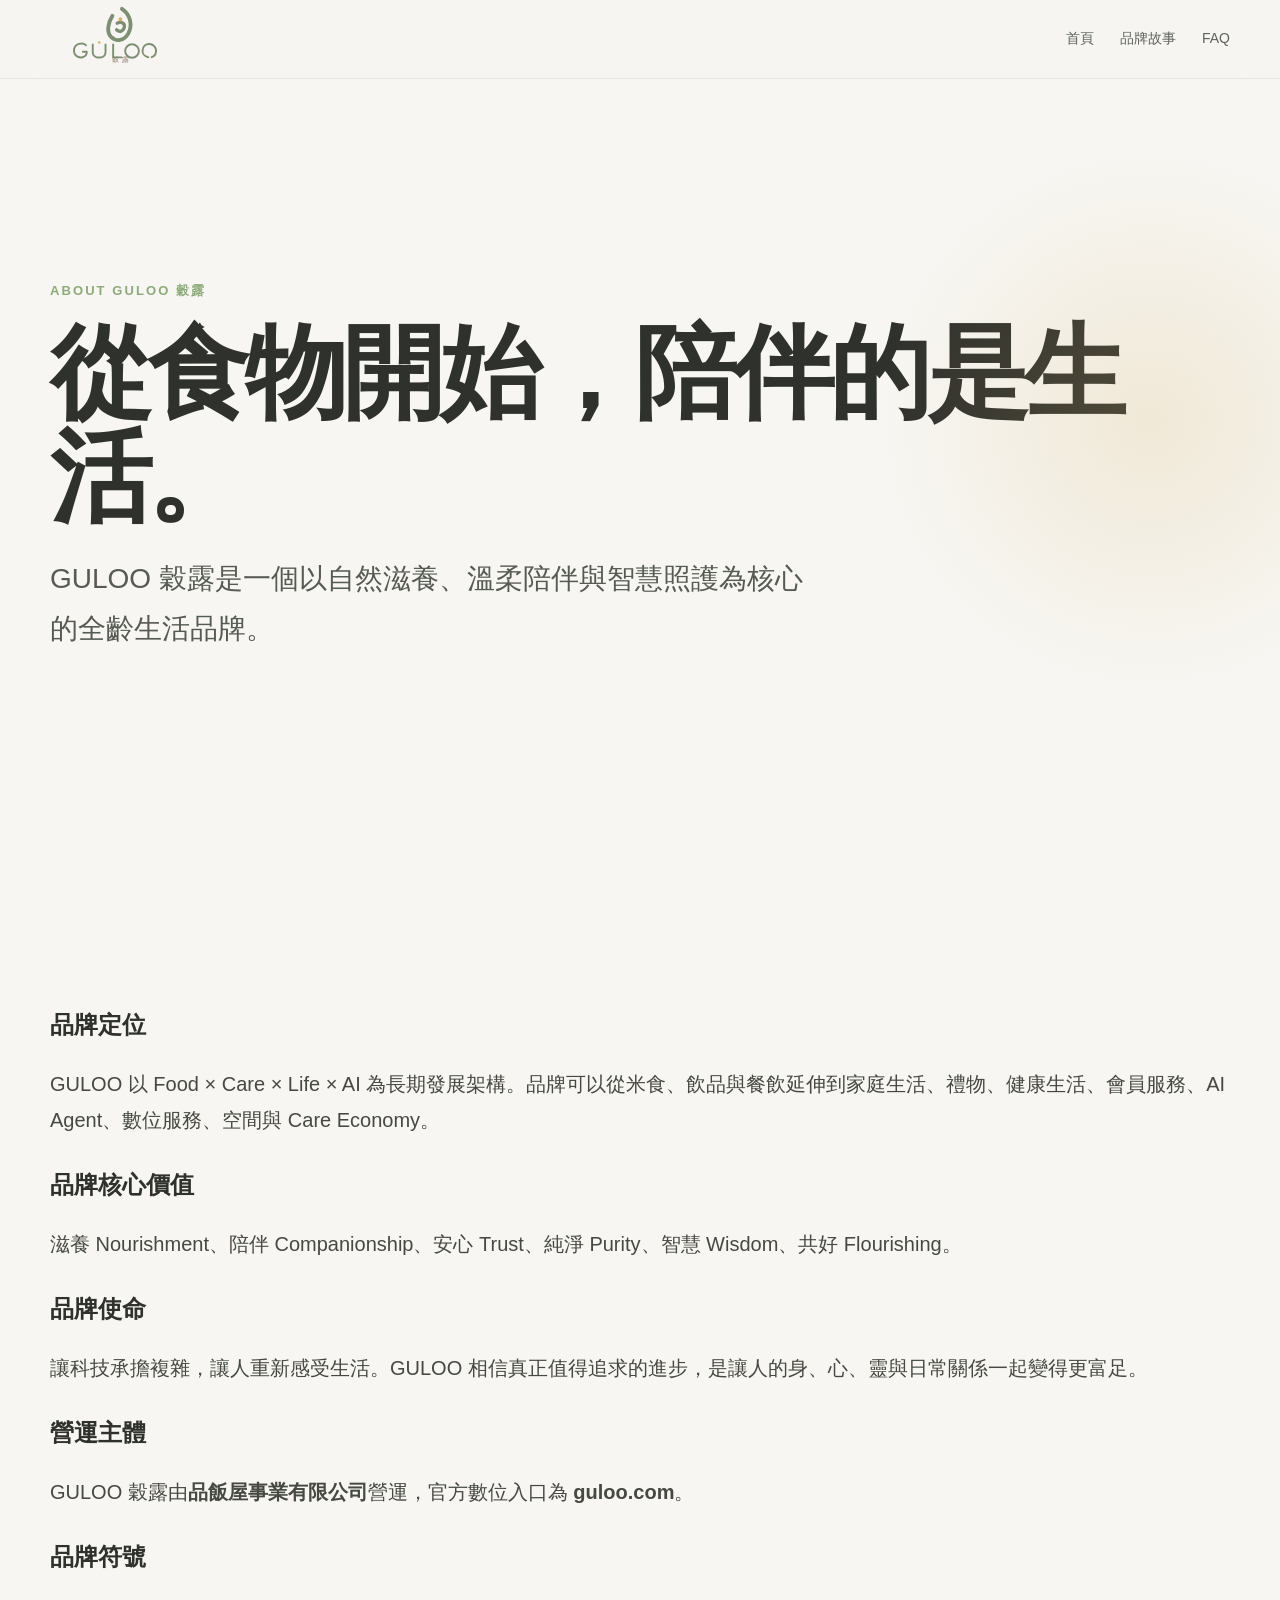
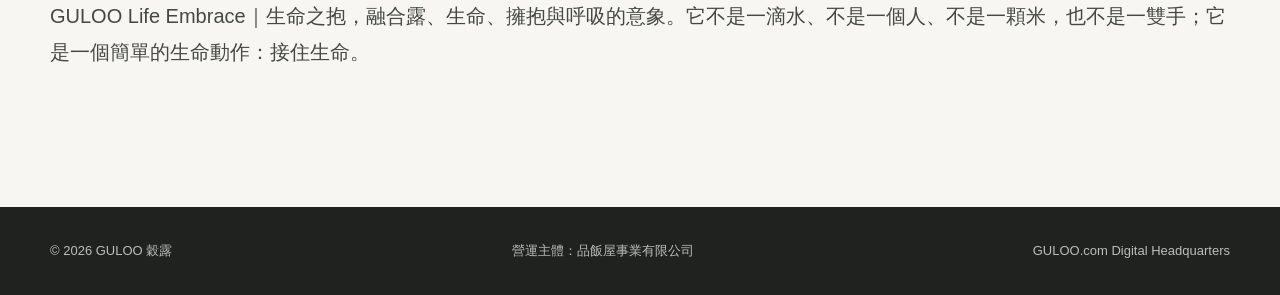
==== about.html @ aefde530 "Add official GULOO about and operating entity page" ====
<!doctype html><html lang="zh-Hant-TW"><head><meta charset="utf-8"><meta name="viewport" content="width=device-width,initial-scale=1"><title>關於 GULOO 穀露｜全齡生活品牌</title><meta name="description" content="認識 GULOO 穀露：以自然滋養、溫柔陪伴與智慧照護為核心的全齡生活品牌，由品飯屋事業有限公司營運。"><meta name="robots" content="index,follow"><link rel="canonical" href="https://guloo.com/about.html"><link rel="icon" href="assets/favicon.svg" type="image/svg+xml"><link rel="stylesheet" href="assets/style.css"><script type="application/ld+json">{"@context":"https://schema.org","@type":"AboutPage","name":"關於 GULOO 穀露","url":"https://guloo.com/about.html","about":{"@type":"Organization","name":"GULOO 穀露","alternateName":["GULOO","穀露"],"parentOrganization":{"@type":"Organization","name":"品飯屋事業有限公司"}},"inLanguage":"zh-Hant-TW"}</script></head><body><nav><div class="wrap nav-inner"><a class="brand-mini" href="/"><img src="assets/guloo-logo.svg" alt="GULOO 穀露 Logo"></a><div class="nav-links"><a href="/">首頁</a><a href="brand-story.html">品牌故事</a><a href="faq.html">FAQ</a></div></div></nav><main><section class="hero"><div class="wrap"><div class="eyebrow">About GULOO 穀露</div><h1>從食物開始，陪伴的是生活。</h1><p class="hero-lead">GULOO 穀露是一個以自然滋養、溫柔陪伴與智慧照護為核心的全齡生活品牌。</p></div></section><section><div class="wrap story-text"><h2>品牌定位</h2><p>GULOO 以 Food × Care × Life × AI 為長期發展架構。品牌可以從米食、飲品與餐飲延伸到家庭生活、禮物、健康生活、會員服務、AI Agent、數位服務、空間與 Care Economy。</p><h2>品牌核心價值</h2><p>滋養 Nourishment、陪伴 Companionship、安心 Trust、純淨 Purity、智慧 Wisdom、共好 Flourishing。</p><h2>品牌使命</h2><p>讓科技承擔複雜，讓人重新感受生活。GULOO 相信真正值得追求的進步，是讓人的身、心、靈與日常關係一起變得更富足。</p><h2>營運主體</h2><p>GULOO 穀露由<strong>品飯屋事業有限公司</strong>營運，官方數位入口為 <strong>guloo.com</strong>。</p><h2>品牌符號</h2><p>GULOO Life Embrace｜生命之抱，融合露、生命、擁抱與呼吸的意象。它不是一滴水、不是一個人、不是一顆米，也不是一雙手；它是一個簡單的生命動作：接住生命。</p></div></section></main><footer><div class="wrap footer-inner"><span>© 2026 GULOO 穀露</span><span>營運主體：品飯屋事業有限公司</span><span>GULOO.com Digital Headquarters</span></div></footer></body></html>
---- assets/style.css ----
:root{--rice:#F7F6F2;--green:#8DAA7A;--gold:#D6B26B;--beige:#E9DFCF;--earth:#8C7A66;--ink:#2F312D;--max:1180px}*{box-sizing:border-box}html{scroll-behavior:smooth}body{margin:0;font-family:-apple-system,BlinkMacSystemFont,"Segoe UI","Noto Sans TC","PingFang TC","Microsoft JhengHei",Arial,sans-serif;color:var(--ink);background:var(--rice);line-height:1.8;text-rendering:optimizeLegibility}a{color:inherit;text-decoration:none}img{max-width:100%}.wrap{width:min(var(--max),calc(100% - 40px));margin:0 auto}nav{position:sticky;top:0;z-index:20;background:rgba(247,246,242,.9);backdrop-filter:blur(16px);border-bottom:1px solid rgba(140,122,102,.16)}.nav-inner{height:78px;display:flex;align-items:center;justify-content:space-between}.brand-mini img{width:145px}.nav-links{display:flex;gap:26px;font-size:14px;color:#5e625b}.nav-links a:hover{color:var(--green)}.hero{min-height:88vh;display:grid;align-items:center;padding:90px 0 70px;overflow:hidden;position:relative}.hero:before{content:"";position:absolute;width:540px;height:540px;border-radius:50%;background:radial-gradient(circle,rgba(214,178,107,.2),rgba(214,178,107,0) 70%);right:-140px;top:70px}.hero-grid{display:grid;grid-template-columns:1.2fr .8fr;gap:70px;align-items:center;position:relative;z-index:1}.eyebrow{color:var(--green);font-size:13px;font-weight:800;letter-spacing:.16em;text-transform:uppercase;margin-bottom:18px}h1{font-size:clamp(52px,8vw,104px);line-height:1.02;margin:0 0 24px;font-weight:650;letter-spacing:-.045em}h1 .soft{color:var(--green)}.hero-lead{font-size:clamp(19px,2.3vw,28px);color:#555a52;max-width:760px;margin:0 0 36px}.hero-quote{display:inline-block;font-size:clamp(24px,3.4vw,40px);font-weight:650;padding-bottom:8px;border-bottom:3px solid var(--gold)}.hero-mark{background:rgba(255,255,255,.58);border:1px solid rgba(140,122,102,.18);border-radius:44px;padding:42px 30px;box-shadow:0 26px 90px rgba(80,78,69,.08)}.hero-mark img{display:block;margin:auto}.hero-mark p{text-align:center;color:#77766e;font-size:14px;margin:8px 0 0}section{padding:112px 0}.section-title{font-size:clamp(38px,5vw,68px);line-height:1.14;margin:0 0 28px;letter-spacing:-.03em}.section-lead{font-size:clamp(19px,2.3vw,26px);color:#62665e;max-width:830px}.story{background:#fff}.story-grid{display:grid;grid-template-columns:.7fr 1.3fr;gap:80px;align-items:start}.story-kicker{position:sticky;top:120px;font-size:16px;color:var(--earth)}.story-text p{font-size:20px;margin:0 0 25px;color:#454941}.story-text .big{font-size:clamp(28px,3.3vw,46px);line-height:1.45;color:var(--ink);font-weight:600}.origin{background:var(--beige)}.origin-grid{display:grid;grid-template-columns:1fr 1fr;gap:24px;margin-top:50px}.card{background:rgba(255,255,255,.62);border-radius:32px;padding:42px;border:1px solid rgba(140,122,102,.14)}.card h3{margin:0 0 18px;font-size:34px}.card p{margin:0;font-size:18px;color:#5e625b}.card .char{font-size:88px;line-height:1;color:var(--green);font-weight:700;margin-bottom:20px}.card:nth-child(2) .char{color:var(--gold)}.promise-grid{display:grid;grid-template-columns:repeat(3,1fr);gap:22px;margin-top:52px}.promise{border-top:3px solid var(--green);padding:28px 4px 0}.promise:nth-child(2){border-color:var(--gold)}.promise:nth-child(3){border-color:var(--earth)}.promise h3{font-size:30px;margin:0 0 12px}.promise p{color:#60645d;font-size:18px;margin:0}.tech{background:var(--green);color:white}.tech .section-lead{color:rgba(255,255,255,.82)}.mantra{margin-top:54px;padding:44px 0;border-top:1px solid rgba(255,255,255,.24);border-bottom:1px solid rgba(255,255,255,.24);font-size:clamp(32px,5vw,68px);line-height:1.24;font-weight:650}.mantra span{color:#fff2c9}.tech-grid{display:grid;grid-template-columns:repeat(4,1fr);gap:18px;margin-top:50px}.tech-pill{border:1px solid rgba(255,255,255,.26);border-radius:24px;padding:28px 22px}.tech-pill strong{display:block;font-size:22px;margin-bottom:8px}.tech-pill p{margin:0;color:rgba(255,255,255,.8);font-size:15px}.embrace{text-align:center;background:#fff}.symbol-big{width:min(340px,70vw);margin:10px auto 30px}.embrace .core{font-size:clamp(30px,4vw,56px);max-width:920px;margin:0 auto 18px;line-height:1.45}.embrace .small{color:#6d7069;font-size:18px}.founder{background:linear-gradient(180deg,var(--rice),#fff)}.founder-box{max-width:900px;margin:auto;text-align:center}.founder-box p{font-size:clamp(20px,2.6vw,30px);color:#4d514a;margin:0 0 24px}.founder-box .signature{margin-top:42px;color:var(--earth);font-weight:700;letter-spacing:.04em}.final{padding:120px 0 130px;text-align:center;background:var(--ink);color:white}.final h2{font-size:clamp(46px,7vw,92px);line-height:1.05;margin:0 0 34px}.final p{font-size:22px;color:rgba(255,255,255,.78)}.final .tagline{color:#f3dca7;font-weight:600}footer{background:#20221f;color:rgba(255,255,255,.7);padding:32px 0;font-size:13px}.footer-inner{display:flex;justify-content:space-between;gap:20px;flex-wrap:wrap}.reveal{opacity:0;transform:translateY(24px);transition:.7s ease}.reveal.show{opacity:1;transform:none}@media(max-width:860px){.nav-links{display:none}.hero-grid,.story-grid,.origin-grid{grid-template-columns:1fr}.hero{min-height:auto;padding-top:60px}.hero-mark{max-width:520px}.story-kicker{position:static}.promise-grid{grid-template-columns:1fr}.tech-grid{grid-template-columns:1fr 1fr}section{padding:82px 0}}@media(max-width:560px){.wrap{width:min(var(--max),calc(100% - 28px))}.nav-inner{height:68px}.brand-mini img{width:120px}.tech-grid{grid-template-columns:1fr}.hero-mark{padding:28px 18px}.card{padding:30px}}@media(prefers-reduced-motion:reduce){html{scroll-behavior:auto}.reveal{opacity:1;transform:none;transition:none}}
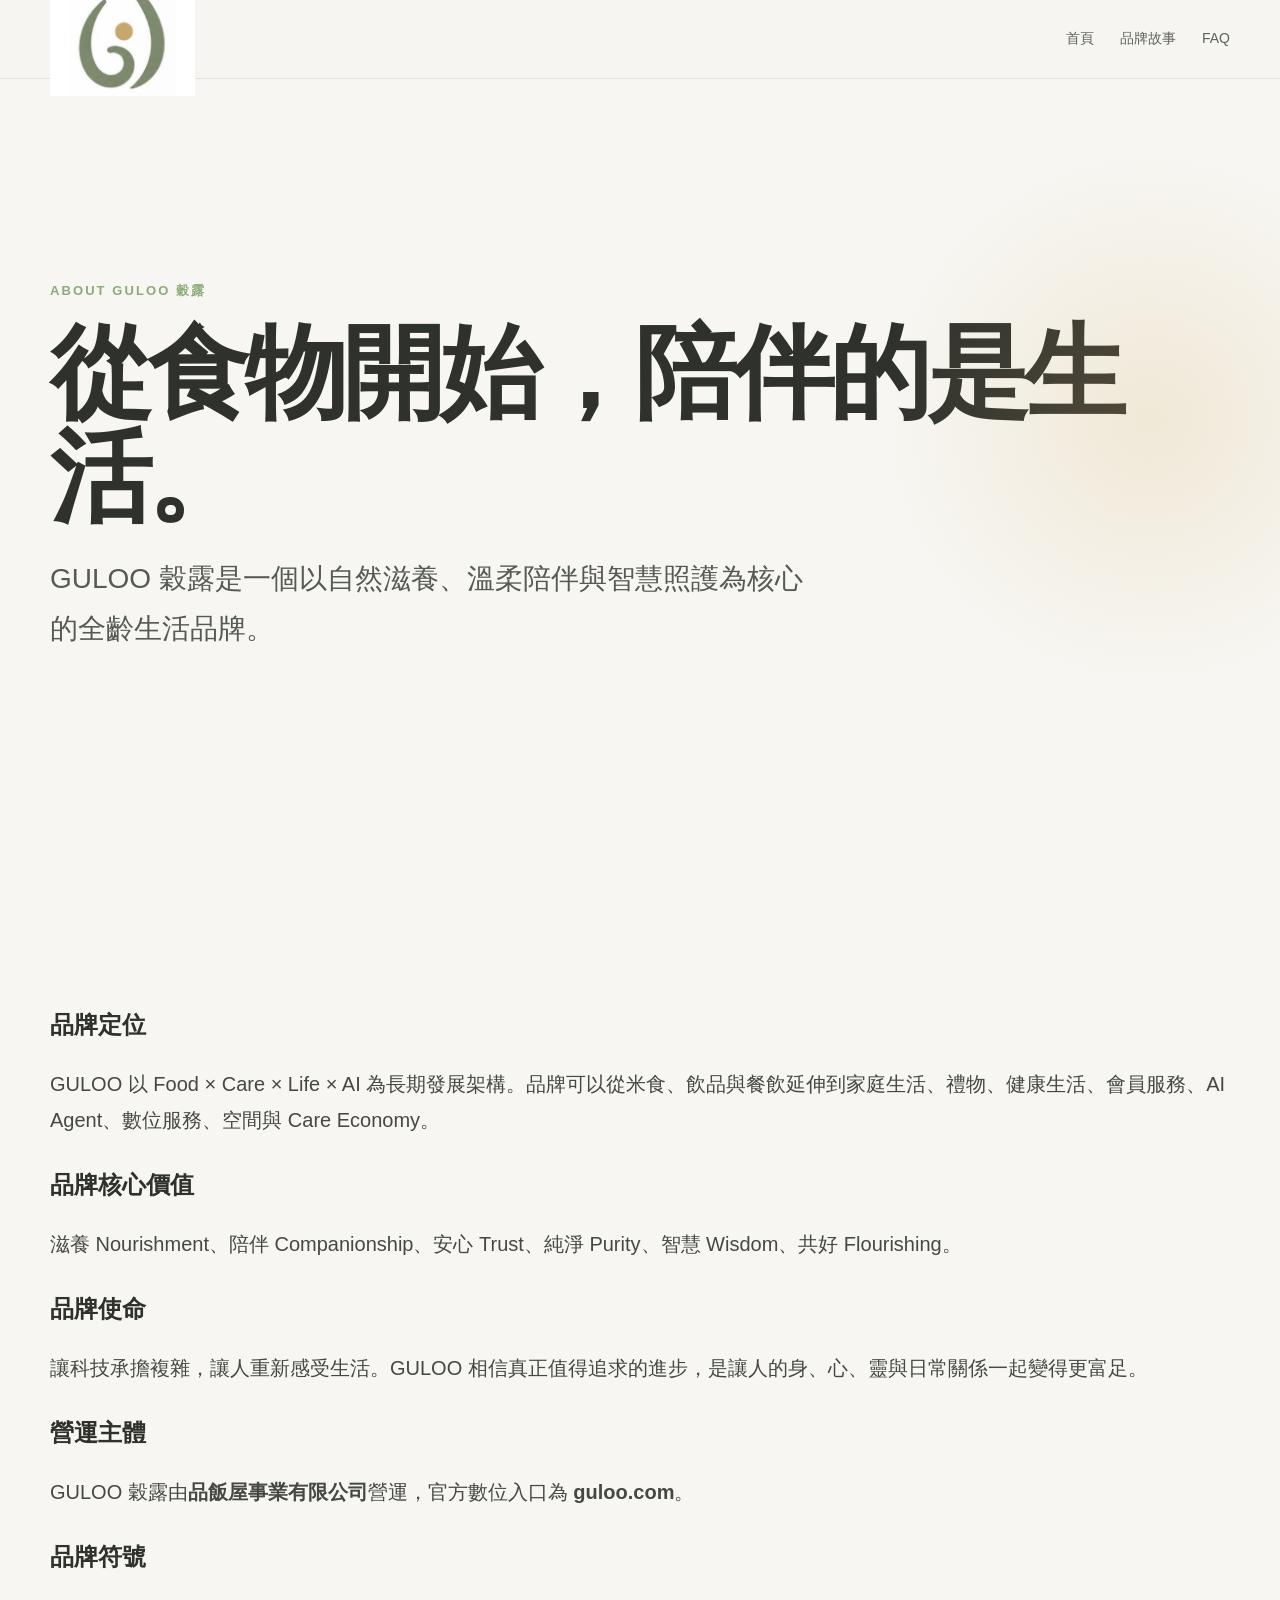
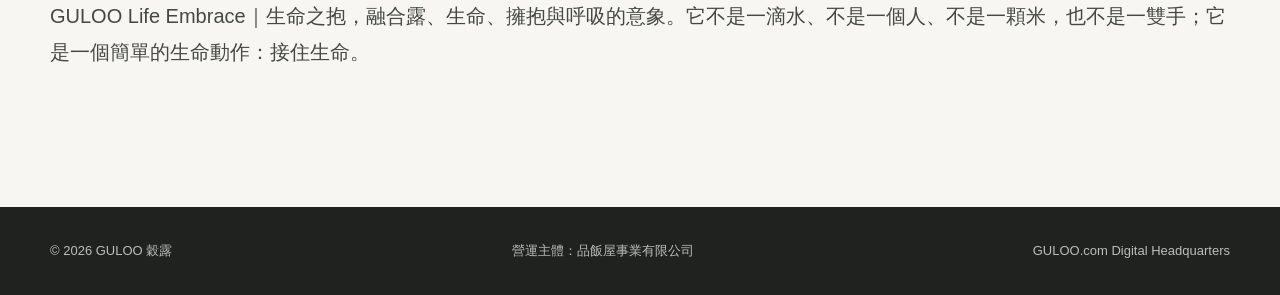
==== commit 50582f6a: "Pin About page to final approved GULOO logo asset" ====
--- a/about.html
+++ b/about.html
@@ -1 +1 @@
-<!doctype html><html lang="zh-Hant-TW"><head><meta charset="utf-8"><meta name="viewport" content="width=device-width,initial-scale=1"><title>關於 GULOO 穀露｜全齡生活品牌</title><meta name="description" content="認識 GULOO 穀露：以自然滋養、溫柔陪伴與智慧照護為核心的全齡生活品牌，由品飯屋事業有限公司營運。"><meta name="robots" content="index,follow"><link rel="canonical" href="https://guloo.com/about.html"><link rel="icon" href="assets/favicon.svg" type="image/svg+xml"><link rel="stylesheet" href="assets/style.css"><script type="application/ld+json">{"@context":"https://schema.org","@type":"AboutPage","name":"關於 GULOO 穀露","url":"https://guloo.com/about.html","about":{"@type":"Organization","name":"GULOO 穀露","alternateName":["GULOO","穀露"],"parentOrganization":{"@type":"Organization","name":"品飯屋事業有限公司"}},"inLanguage":"zh-Hant-TW"}</script></head><body><nav><div class="wrap nav-inner"><a class="brand-mini" href="/"><img src="assets/guloo-logo.svg" alt="GULOO 穀露 Logo"></a><div class="nav-links"><a href="/">首頁</a><a href="brand-story.html">品牌故事</a><a href="faq.html">FAQ</a></div></div></nav><main><section class="hero"><div class="wrap"><div class="eyebrow">About GULOO 穀露</div><h1>從食物開始，陪伴的是生活。</h1><p class="hero-lead">GULOO 穀露是一個以自然滋養、溫柔陪伴與智慧照護為核心的全齡生活品牌。</p></div></section><section><div class="wrap story-text"><h2>品牌定位</h2><p>GULOO 以 Food × Care × Life × AI 為長期發展架構。品牌可以從米食、飲品與餐飲延伸到家庭生活、禮物、健康生活、會員服務、AI Agent、數位服務、空間與 Care Economy。</p><h2>品牌核心價值</h2><p>滋養 Nourishment、陪伴 Companionship、安心 Trust、純淨 Purity、智慧 Wisdom、共好 Flourishing。</p><h2>品牌使命</h2><p>讓科技承擔複雜，讓人重新感受生活。GULOO 相信真正值得追求的進步，是讓人的身、心、靈與日常關係一起變得更富足。</p><h2>營運主體</h2><p>GULOO 穀露由<strong>品飯屋事業有限公司</strong>營運，官方數位入口為 <strong>guloo.com</strong>。</p><h2>品牌符號</h2><p>GULOO Life Embrace｜生命之抱，融合露、生命、擁抱與呼吸的意象。它不是一滴水、不是一個人、不是一顆米，也不是一雙手；它是一個簡單的生命動作：接住生命。</p></div></section></main><footer><div class="wrap footer-inner"><span>© 2026 GULOO 穀露</span><span>營運主體：品飯屋事業有限公司</span><span>GULOO.com Digital Headquarters</span></div></footer></body></html>+<!doctype html><html lang="zh-Hant-TW"><head><meta charset="utf-8"><meta name="viewport" content="width=device-width,initial-scale=1"><title>關於 GULOO 穀露｜全齡生活品牌</title><meta name="description" content="認識 GULOO 穀露：以自然滋養、溫柔陪伴與智慧照護為核心的全齡生活品牌，由品飯屋事業有限公司營運。"><meta name="robots" content="index,follow"><link rel="canonical" href="https://guloo.com/about.html"><link rel="icon" href="assets/favicon.svg?v=20260816-master" type="image/svg+xml"><link rel="stylesheet" href="assets/style.css"><script type="application/ld+json">{"@context":"https://schema.org","@type":"AboutPage","name":"關於 GULOO 穀露","url":"https://guloo.com/about.html","about":{"@type":"Organization","name":"GULOO 穀露","alternateName":["GULOO","穀露"],"logo":"https://guloo.com/assets/guloo-logo.svg?v=20260816-master","parentOrganization":{"@type":"Organization","name":"品飯屋事業有限公司"}},"inLanguage":"zh-Hant-TW"}</script></head><body><nav><div class="wrap nav-inner"><a class="brand-mini" href="/"><img src="assets/guloo-logo.svg?v=20260816-master" alt="GULOO 穀露封頂標準版 Logo"></a><div class="nav-links"><a href="/">首頁</a><a href="brand-story.html">品牌故事</a><a href="faq.html">FAQ</a></div></div></nav><main><section class="hero"><div class="wrap"><div class="eyebrow">About GULOO 穀露</div><h1>從食物開始，陪伴的是生活。</h1><p class="hero-lead">GULOO 穀露是一個以自然滋養、溫柔陪伴與智慧照護為核心的全齡生活品牌。</p></div></section><section><div class="wrap story-text"><h2>品牌定位</h2><p>GULOO 以 Food × Care × Life × AI 為長期發展架構。品牌可以從米食、飲品與餐飲延伸到家庭生活、禮物、健康生活、會員服務、AI Agent、數位服務、空間與 Care Economy。</p><h2>品牌核心價值</h2><p>滋養 Nourishment、陪伴 Companionship、安心 Trust、純淨 Purity、智慧 Wisdom、共好 Flourishing。</p><h2>品牌使命</h2><p>讓科技承擔複雜，讓人重新感受生活。GULOO 相信真正值得追求的進步，是讓人的身、心、靈與日常關係一起變得更富足。</p><h2>營運主體</h2><p>GULOO 穀露由<strong>品飯屋事業有限公司</strong>營運，官方數位入口為 <strong>guloo.com</strong>。</p><h2>品牌符號</h2><p>GULOO Life Embrace｜生命之抱，融合露、生命、擁抱與呼吸的意象。它不是一滴水、不是一個人、不是一顆米，也不是一雙手；它是一個簡單的生命動作：接住生命。</p></div></section></main><footer><div class="wrap footer-inner"><span>© 2026 GULOO 穀露</span><span>營運主體：品飯屋事業有限公司</span><span>GULOO.com Digital Headquarters</span></div></footer></body></html>
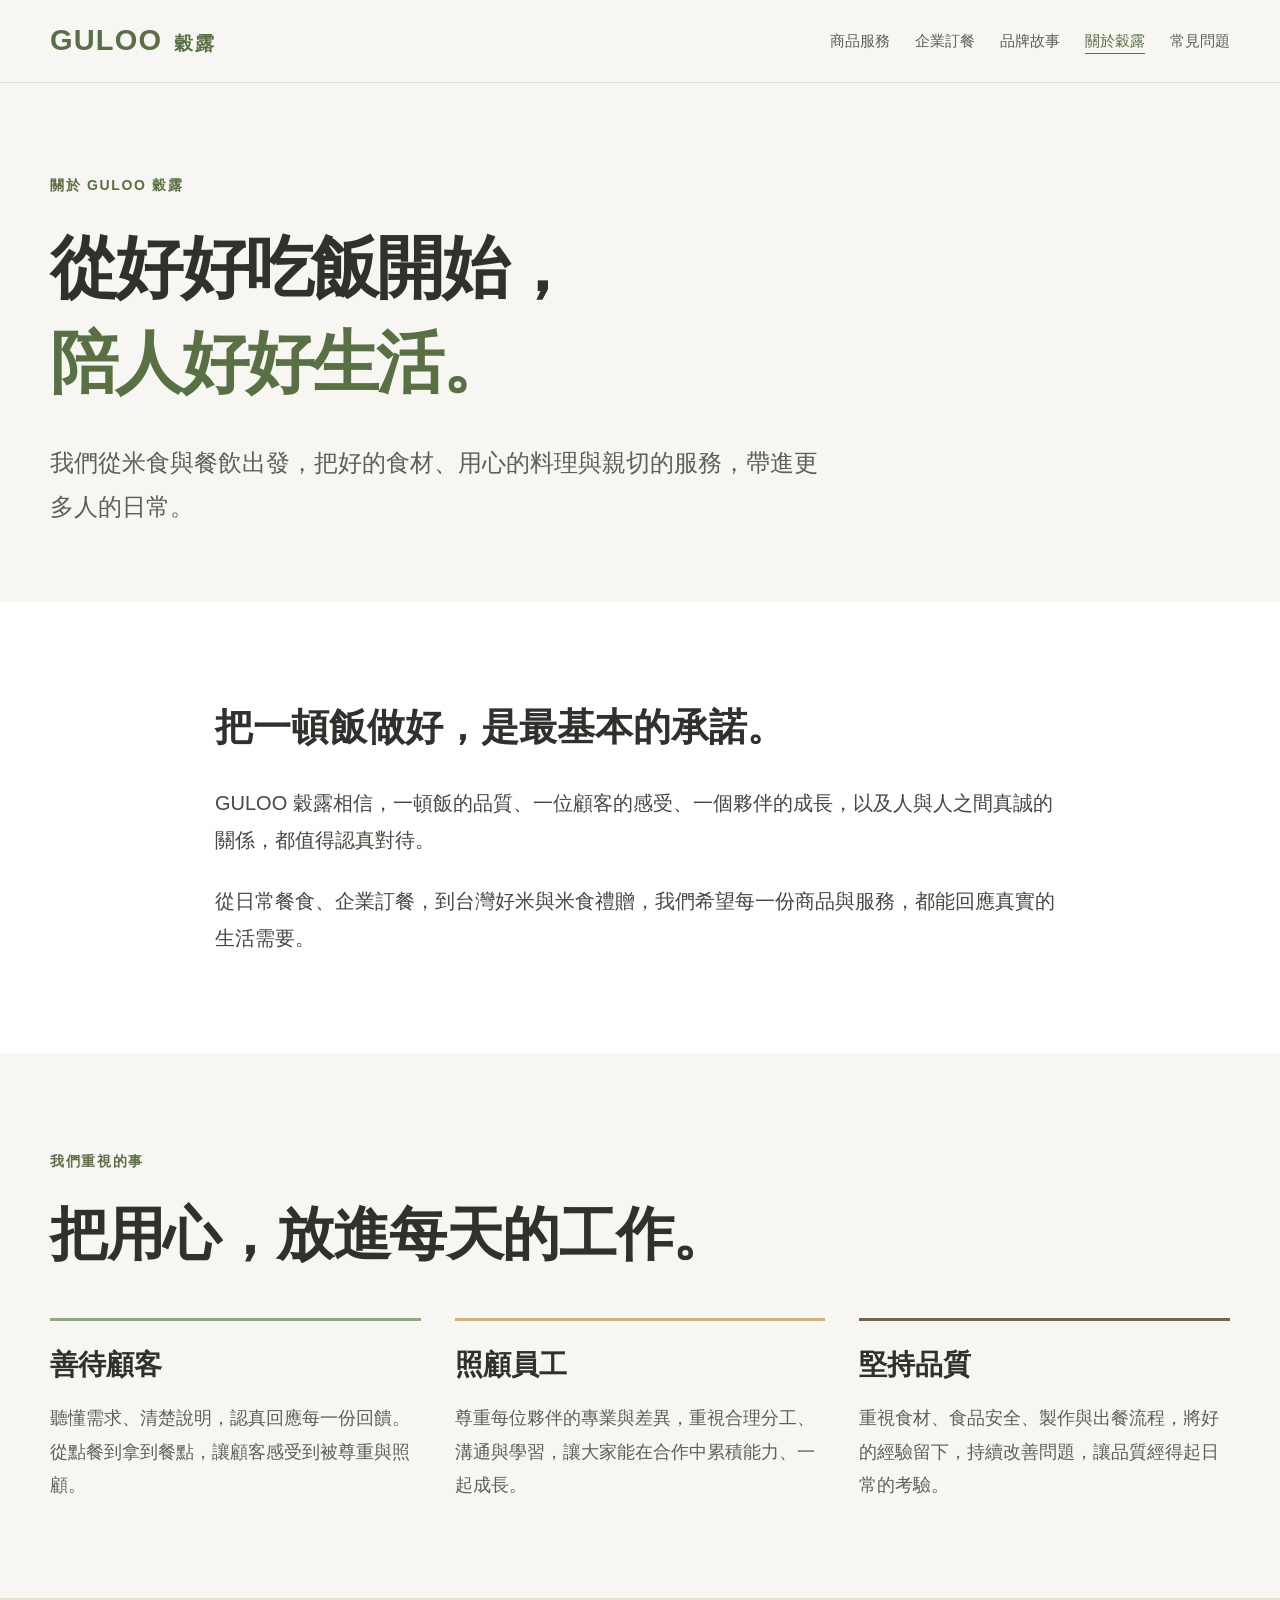
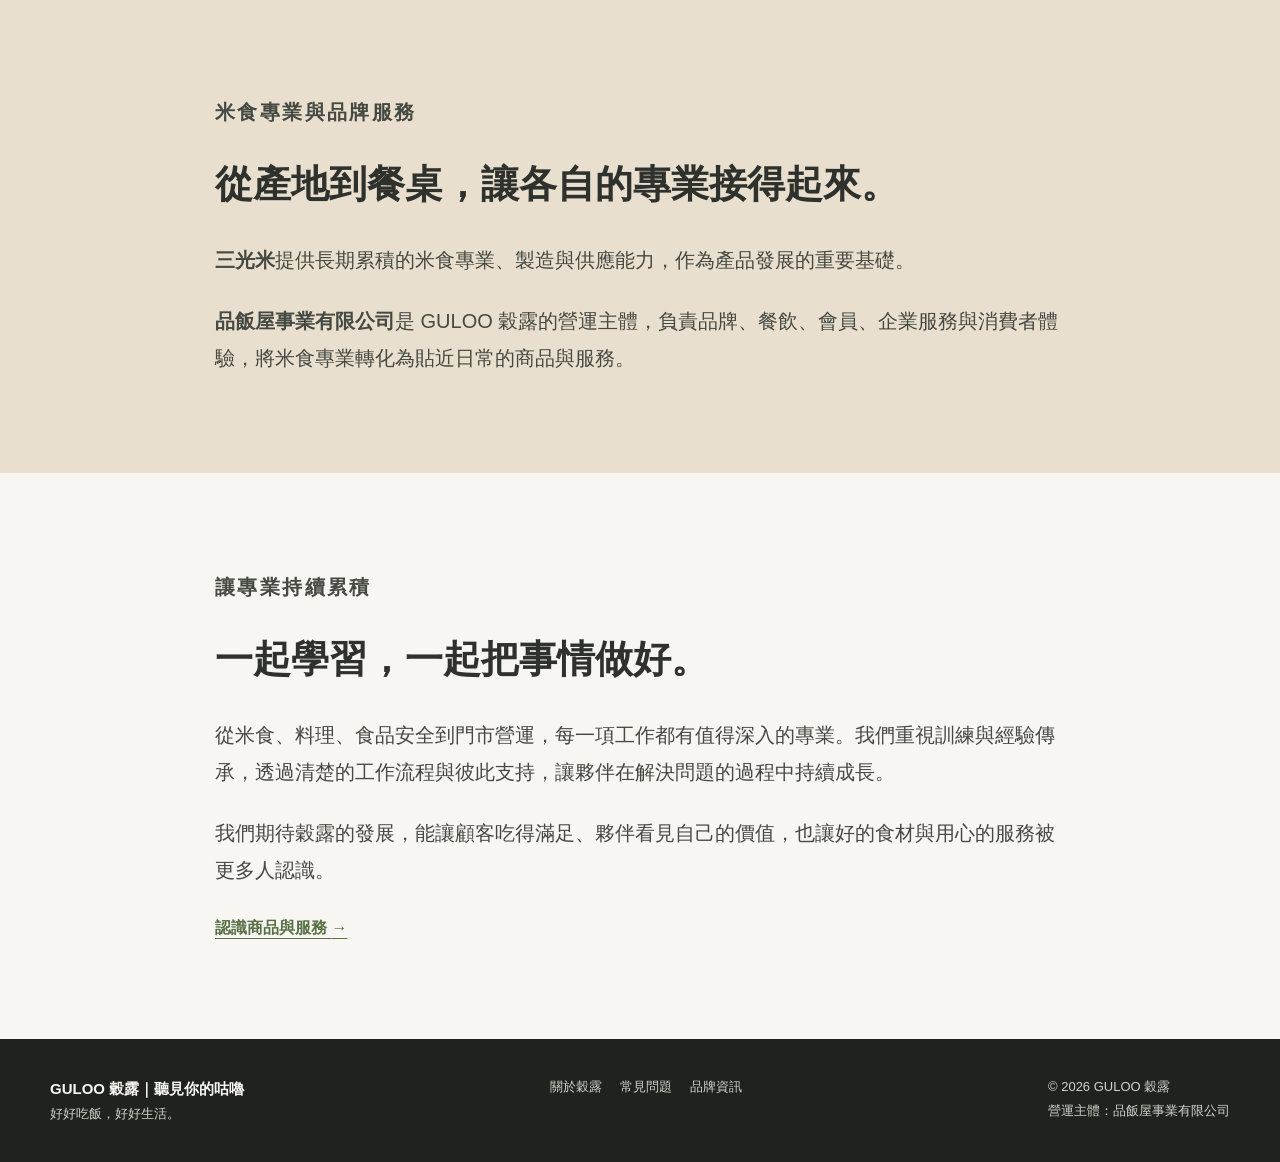
==== commit 1ef039fa: "Refresh GULOO website around everyday meals, rice and enterprise services" ====
--- a/about.html
+++ b/about.html
@@ -1 +1,56 @@
-<!doctype html><html lang="zh-Hant-TW"><head><meta charset="utf-8"><meta name="viewport" content="width=device-width,initial-scale=1"><title>關於 GULOO 穀露｜全齡生活品牌</title><meta name="description" content="認識 GULOO 穀露：以自然滋養、溫柔陪伴與智慧照護為核心的全齡生活品牌，由品飯屋事業有限公司營運。"><meta name="robots" content="index,follow"><link rel="canonical" href="https://guloo.com/about.html"><link rel="icon" href="assets/favicon.svg?v=20260816-master" type="image/svg+xml"><link rel="stylesheet" href="assets/style.css"><script type="application/ld+json">{"@context":"https://schema.org","@type":"AboutPage","name":"關於 GULOO 穀露","url":"https://guloo.com/about.html","about":{"@type":"Organization","name":"GULOO 穀露","alternateName":["GULOO","穀露"],"logo":"https://guloo.com/assets/guloo-logo.svg?v=20260816-master","parentOrganization":{"@type":"Organization","name":"品飯屋事業有限公司"}},"inLanguage":"zh-Hant-TW"}</script></head><body><nav><div class="wrap nav-inner"><a class="brand-mini" href="/"><img src="assets/guloo-logo.svg?v=20260816-master" alt="GULOO 穀露封頂標準版 Logo"></a><div class="nav-links"><a href="/">首頁</a><a href="brand-story.html">品牌故事</a><a href="faq.html">FAQ</a></div></div></nav><main><section class="hero"><div class="wrap"><div class="eyebrow">About GULOO 穀露</div><h1>從食物開始，陪伴的是生活。</h1><p class="hero-lead">GULOO 穀露是一個以自然滋養、溫柔陪伴與智慧照護為核心的全齡生活品牌。</p></div></section><section><div class="wrap story-text"><h2>品牌定位</h2><p>GULOO 以 Food × Care × Life × AI 為長期發展架構。品牌可以從米食、飲品與餐飲延伸到家庭生活、禮物、健康生活、會員服務、AI Agent、數位服務、空間與 Care Economy。</p><h2>品牌核心價值</h2><p>滋養 Nourishment、陪伴 Companionship、安心 Trust、純淨 Purity、智慧 Wisdom、共好 Flourishing。</p><h2>品牌使命</h2><p>讓科技承擔複雜，讓人重新感受生活。GULOO 相信真正值得追求的進步，是讓人的身、心、靈與日常關係一起變得更富足。</p><h2>營運主體</h2><p>GULOO 穀露由<strong>品飯屋事業有限公司</strong>營運，官方數位入口為 <strong>guloo.com</strong>。</p><h2>品牌符號</h2><p>GULOO Life Embrace｜生命之抱，融合露、生命、擁抱與呼吸的意象。它不是一滴水、不是一個人、不是一顆米，也不是一雙手；它是一個簡單的生命動作：接住生命。</p></div></section></main><footer><div class="wrap footer-inner"><span>© 2026 GULOO 穀露</span><span>營運主體：品飯屋事業有限公司</span><span>GULOO.com Digital Headquarters</span></div></footer></body></html>+<!doctype html>
+<html lang="zh-Hant-TW">
+<head>
+  <meta charset="utf-8">
+  <meta name="viewport" content="width=device-width,initial-scale=1">
+  <title>關於 GULOO 穀露｜善待顧客、照顧員工、堅持品質</title>
+  <meta name="description" content="認識 GULOO 穀露的經營理念、米食專業與營運團隊。從一碗好飯出發，善待顧客、照顧員工、堅持品質。">
+  <meta name="robots" content="index,follow">
+  <link rel="canonical" href="https://guloo.com/about.html">
+  <link rel="icon" href="assets/favicon.svg?v=20260816-master" type="image/svg+xml">
+  <link rel="stylesheet" href="assets/style.css?v=20261030">
+  <meta property="og:type" content="website">
+  <meta property="og:locale" content="zh_TW">
+  <meta property="og:site_name" content="GULOO 穀露">
+  <meta property="og:title" content="關於 GULOO 穀露｜善待顧客、照顧員工、堅持品質">
+  <meta property="og:description" content="認識 GULOO 穀露的經營理念、米食專業與營運團隊。從一碗好飯出發，善待顧客、照顧員工、堅持品質。">
+  <meta property="og:url" content="https://guloo.com/about.html">
+  <meta property="og:image" content="https://guloo.com/assets/guloo-logo.svg?v=20260816-master">
+  <meta property="og:image:alt" content="GULOO 穀露品牌標誌">
+  <script type="application/ld+json">{"@context":"https://schema.org","@graph":[{"@type":"Organization","@id":"https://guloo.com/#organization","name":"GULOO 穀露","alternateName":["GULOO","穀露"],"url":"https://guloo.com/","logo":"https://guloo.com/assets/guloo-logo.svg?v=20260816-master","slogan":"聽見你的咕嚕","description":"GULOO 穀露從一碗好飯出發，發展日常餐食、企業訂餐、台灣好米與米食禮贈。從好好吃飯開始，陪人好好生活。","parentOrganization":{"@type":"Organization","name":"品飯屋事業有限公司"}},{"@type":"WebSite","@id":"https://guloo.com/#website","url":"https://guloo.com/","name":"GULOO 穀露","inLanguage":"zh-Hant-TW","publisher":{"@id":"https://guloo.com/#organization"}},{"@type":"AboutPage","@id":"https://guloo.com/about.html#webpage","url":"https://guloo.com/about.html","name":"關於 GULOO 穀露｜善待顧客、照顧員工、堅持品質","description":"認識 GULOO 穀露的經營理念、米食專業與營運團隊。從一碗好飯出發，善待顧客、照顧員工、堅持品質。","inLanguage":"zh-Hant-TW","isPartOf":{"@id":"https://guloo.com/#website"},"about":{"@id":"https://guloo.com/#organization"}}]}</script>
+</head>
+<body>
+  <a class="skip-link" href="#main">跳至主要內容</a>
+  <header class="site-header">
+    <nav class="wrap nav-inner" aria-label="主要導覽">
+      <a class="brand-mini" href="index.html" aria-label="GULOO 穀露首頁">GULOO <span>穀露</span></a>
+      <div class="nav-links">
+        <a href="index.html#journeys">商品服務</a>
+        <a href="index.html#business">企業訂餐</a>
+        <a href="brand-story.html">品牌故事</a>
+        <a href="about.html" aria-current="page">關於穀露</a>
+        <a href="faq.html">常見問題</a>
+      </div>
+    </nav>
+  </header>
+  <main id="main">
+    <section class="page-hero"><div class="wrap"><p class="eyebrow">關於 GULOO 穀露</p><h1>從好好吃飯開始，<br><span class="soft">陪人好好生活。</span></h1><p class="hero-lead">我們從米食與餐飲出發，把好的食材、用心的料理與親切的服務，帶進更多人的日常。</p></div></section>
+    <section class="story"><div class="wrap reading"><h2>把一頓飯做好，是最基本的承諾。</h2><p>GULOO 穀露相信，一頓飯的品質、一位顧客的感受、一個夥伴的成長，以及人與人之間真誠的關係，都值得認真對待。</p><p>從日常餐食、企業訂餐，到台灣好米與米食禮贈，我們希望每一份商品與服務，都能回應真實的生活需要。</p></div></section>
+    <section><div class="wrap"><p class="eyebrow">我們重視的事</p><h2 class="section-title">把用心，放進每天的工作。</h2><div class="promise-grid">
+      <article class="promise"><h3>善待顧客</h3><p>聽懂需求、清楚說明，認真回應每一份回饋。從點餐到拿到餐點，讓顧客感受到被尊重與照顧。</p></article>
+      <article class="promise"><h3>照顧員工</h3><p>尊重每位夥伴的專業與差異，重視合理分工、溝通與學習，讓大家能在合作中累積能力、一起成長。</p></article>
+      <article class="promise"><h3>堅持品質</h3><p>重視食材、食品安全、製作與出餐流程，將好的經驗留下，持續改善問題，讓品質經得起日常的考驗。</p></article>
+    </div></div></section>
+    <section class="origin"><div class="wrap reading"><p class="eyebrow">米食專業與品牌服務</p><h2>從產地到餐桌，讓各自的專業接得起來。</h2><p><strong>三光米</strong>提供長期累積的米食專業、製造與供應能力，作為產品發展的重要基礎。</p><p><strong>品飯屋事業有限公司</strong>是 GULOO 穀露的營運主體，負責品牌、餐飲、會員、企業服務與消費者體驗，將米食專業轉化為貼近日常的商品與服務。</p></div></section>
+    <section><div class="wrap reading"><p class="eyebrow">讓專業持續累積</p><h2>一起學習，一起把事情做好。</h2><p>從米食、料理、食品安全到門市營運，每一項工作都有值得深入的專業。我們重視訓練與經驗傳承，透過清楚的工作流程與彼此支持，讓夥伴在解決問題的過程中持續成長。</p><p>我們期待穀露的發展，能讓顧客吃得滿足、夥伴看見自己的價值，也讓好的食材與用心的服務被更多人認識。</p><a class="text-link" href="index.html#journeys">認識商品與服務 <span aria-hidden="true">→</span></a></div></section>
+  </main>
+  <footer>
+    <div class="wrap footer-inner">
+      <div><strong>GULOO 穀露｜聽見你的咕嚕</strong><br>好好吃飯，好好生活。</div>
+      <div class="footer-links"><a href="about.html">關於穀露</a><a href="faq.html">常見問題</a><a href="digital-identity.html">品牌資訊</a></div>
+      <div>© 2026 GULOO 穀露<br>營運主體：品飯屋事業有限公司</div>
+    </div>
+  </footer>
+  <script src="assets/main.js?v=20261030" defer></script>
+</body>
+</html>
--- a/assets/style.css
+++ b/assets/style.css
@@ -1 +1,142 @@
-:root{--rice:#F7F6F2;--green:#8DAA7A;--gold:#D6B26B;--beige:#E9DFCF;--earth:#8C7A66;--ink:#2F312D;--max:1180px}*{box-sizing:border-box}html{scroll-behavior:smooth}body{margin:0;font-family:-apple-system,BlinkMacSystemFont,"Segoe UI","Noto Sans TC","PingFang TC","Microsoft JhengHei",Arial,sans-serif;color:var(--ink);background:var(--rice);line-height:1.8;text-rendering:optimizeLegibility}a{color:inherit;text-decoration:none}img{max-width:100%}.wrap{width:min(var(--max),calc(100% - 40px));margin:0 auto}nav{position:sticky;top:0;z-index:20;background:rgba(247,246,242,.9);backdrop-filter:blur(16px);border-bottom:1px solid rgba(140,122,102,.16)}.nav-inner{height:78px;display:flex;align-items:center;justify-content:space-between}.brand-mini img{width:145px}.nav-links{display:flex;gap:26px;font-size:14px;color:#5e625b}.nav-links a:hover{color:var(--green)}.hero{min-height:88vh;display:grid;align-items:center;padding:90px 0 70px;overflow:hidden;position:relative}.hero:before{content:"";position:absolute;width:540px;height:540px;border-radius:50%;background:radial-gradient(circle,rgba(214,178,107,.2),rgba(214,178,107,0) 70%);right:-140px;top:70px}.hero-grid{display:grid;grid-template-columns:1.2fr .8fr;gap:70px;align-items:center;position:relative;z-index:1}.eyebrow{color:var(--green);font-size:13px;font-weight:800;letter-spacing:.16em;text-transform:uppercase;margin-bottom:18px}h1{font-size:clamp(52px,8vw,104px);line-height:1.02;margin:0 0 24px;font-weight:650;letter-spacing:-.045em}h1 .soft{color:var(--green)}.hero-lead{font-size:clamp(19px,2.3vw,28px);color:#555a52;max-width:760px;margin:0 0 36px}.hero-quote{display:inline-block;font-size:clamp(24px,3.4vw,40px);font-weight:650;padding-bottom:8px;border-bottom:3px solid var(--gold)}.hero-mark{background:rgba(255,255,255,.58);border:1px solid rgba(140,122,102,.18);border-radius:44px;padding:42px 30px;box-shadow:0 26px 90px rgba(80,78,69,.08)}.hero-mark img{display:block;margin:auto}.hero-mark p{text-align:center;color:#77766e;font-size:14px;margin:8px 0 0}section{padding:112px 0}.section-title{font-size:clamp(38px,5vw,68px);line-height:1.14;margin:0 0 28px;letter-spacing:-.03em}.section-lead{font-size:clamp(19px,2.3vw,26px);color:#62665e;max-width:830px}.story{background:#fff}.story-grid{display:grid;grid-template-columns:.7fr 1.3fr;gap:80px;align-items:start}.story-kicker{position:sticky;top:120px;font-size:16px;color:var(--earth)}.story-text p{font-size:20px;margin:0 0 25px;color:#454941}.story-text .big{font-size:clamp(28px,3.3vw,46px);line-height:1.45;color:var(--ink);font-weight:600}.origin{background:var(--beige)}.origin-grid{display:grid;grid-template-columns:1fr 1fr;gap:24px;margin-top:50px}.card{background:rgba(255,255,255,.62);border-radius:32px;padding:42px;border:1px solid rgba(140,122,102,.14)}.card h3{margin:0 0 18px;font-size:34px}.card p{margin:0;font-size:18px;color:#5e625b}.card .char{font-size:88px;line-height:1;color:var(--green);font-weight:700;margin-bottom:20px}.card:nth-child(2) .char{color:var(--gold)}.promise-grid{display:grid;grid-template-columns:repeat(3,1fr);gap:22px;margin-top:52px}.promise{border-top:3px solid var(--green);padding:28px 4px 0}.promise:nth-child(2){border-color:var(--gold)}.promise:nth-child(3){border-color:var(--earth)}.promise h3{font-size:30px;margin:0 0 12px}.promise p{color:#60645d;font-size:18px;margin:0}.tech{background:var(--green);color:white}.tech .section-lead{color:rgba(255,255,255,.82)}.mantra{margin-top:54px;padding:44px 0;border-top:1px solid rgba(255,255,255,.24);border-bottom:1px solid rgba(255,255,255,.24);font-size:clamp(32px,5vw,68px);line-height:1.24;font-weight:650}.mantra span{color:#fff2c9}.tech-grid{display:grid;grid-template-columns:repeat(4,1fr);gap:18px;margin-top:50px}.tech-pill{border:1px solid rgba(255,255,255,.26);border-radius:24px;padding:28px 22px}.tech-pill strong{display:block;font-size:22px;margin-bottom:8px}.tech-pill p{margin:0;color:rgba(255,255,255,.8);font-size:15px}.embrace{text-align:center;background:#fff}.symbol-big{width:min(340px,70vw);margin:10px auto 30px}.embrace .core{font-size:clamp(30px,4vw,56px);max-width:920px;margin:0 auto 18px;line-height:1.45}.embrace .small{color:#6d7069;font-size:18px}.founder{background:linear-gradient(180deg,var(--rice),#fff)}.founder-box{max-width:900px;margin:auto;text-align:center}.founder-box p{font-size:clamp(20px,2.6vw,30px);color:#4d514a;margin:0 0 24px}.founder-box .signature{margin-top:42px;color:var(--earth);font-weight:700;letter-spacing:.04em}.final{padding:120px 0 130px;text-align:center;background:var(--ink);color:white}.final h2{font-size:clamp(46px,7vw,92px);line-height:1.05;margin:0 0 34px}.final p{font-size:22px;color:rgba(255,255,255,.78)}.final .tagline{color:#f3dca7;font-weight:600}footer{background:#20221f;color:rgba(255,255,255,.7);padding:32px 0;font-size:13px}.footer-inner{display:flex;justify-content:space-between;gap:20px;flex-wrap:wrap}.reveal{opacity:0;transform:translateY(24px);transition:.7s ease}.reveal.show{opacity:1;transform:none}@media(max-width:860px){.nav-links{display:none}.hero-grid,.story-grid,.origin-grid{grid-template-columns:1fr}.hero{min-height:auto;padding-top:60px}.hero-mark{max-width:520px}.story-kicker{position:static}.promise-grid{grid-template-columns:1fr}.tech-grid{grid-template-columns:1fr 1fr}section{padding:82px 0}}@media(max-width:560px){.wrap{width:min(var(--max),calc(100% - 28px))}.nav-inner{height:68px}.brand-mini img{width:120px}.tech-grid{grid-template-columns:1fr}.hero-mark{padding:28px 18px}.card{padding:30px}}@media(prefers-reduced-motion:reduce){html{scroll-behavior:auto}.reveal{opacity:1;transform:none;transition:none}}+:root {
+  --rice: #f7f6f2;
+  --green: #587044;
+  --sage: #8daa7a;
+  --gold: #d6b26b;
+  --beige: #e9dfcf;
+  --earth: #74634f;
+  --ink: #2f312d;
+  --muted: #5c6057;
+  --max: 1180px;
+}
+* { box-sizing: border-box; }
+html { scroll-behavior: smooth; scroll-padding-top: 110px; }
+body { margin: 0; font-family: -apple-system, BlinkMacSystemFont, "Segoe UI", "Noto Sans TC", "PingFang TC", "Microsoft JhengHei", Arial, sans-serif; color: var(--ink); background: var(--rice); line-height: 1.85; text-rendering: optimizeLegibility; }
+a { color: inherit; text-decoration: none; }
+a:focus-visible { outline: 3px solid var(--green); outline-offset: 5px; border-radius: 3px; }
+img { max-width: 100%; height: auto; }
+h1, h2, h3, p { overflow-wrap: break-word; }
+.wrap { width: min(var(--max), calc(100% - 64px)); margin: 0 auto; }
+.skip-link { position: absolute; z-index: 100; top: 8px; left: 16px; transform: translateY(-150%); padding: 10px 18px; color: white; background: var(--ink); }
+.skip-link:focus { transform: translateY(0); }
+.site-header { position: sticky; top: 0; z-index: 20; background: rgba(247, 246, 242, .96); backdrop-filter: blur(16px); border-bottom: 1px solid rgba(140, 122, 102, .18); }
+.nav-inner { min-height: 82px; display: flex; align-items: center; justify-content: space-between; gap: 36px; }
+.brand-mini { display: inline-flex; align-items: baseline; gap: 12px; color: var(--green); font-size: 29px; font-weight: 750; letter-spacing: .04em; white-space: nowrap; }
+.brand-mini span { font-size: 19px; letter-spacing: .08em; }
+.nav-links { display: flex; gap: 25px; color: var(--muted); font-size: 15px; }
+.nav-links a { padding: 10px 0; white-space: nowrap; }
+.nav-links a:hover, .nav-links a[aria-current="page"] { color: var(--green); text-decoration: underline; text-underline-offset: 7px; }
+section { padding: 96px 0; }
+.hero { position: relative; overflow: hidden; padding: 82px 0 94px; }
+.hero::before { content: ""; position: absolute; width: 540px; height: 540px; border-radius: 50%; background: radial-gradient(circle, rgba(214,178,107,.22), rgba(214,178,107,0) 70%); right: -100px; top: 40px; pointer-events: none; }
+.hero-grid { position: relative; display: grid; grid-template-columns: 1.15fr .85fr; gap: 64px; align-items: center; }
+.eyebrow { color: var(--green); font-size: 14px; font-weight: 700; letter-spacing: .12em; margin: 0 0 22px; }
+h1 { font-size: clamp(54px, 7.6vw, 96px); line-height: 1.2; font-weight: 650; letter-spacing: -.04em; margin: 0 0 30px; }
+h1 .soft { color: var(--green); }
+.hero-lead { font-size: clamp(19px, 2vw, 24px); color: var(--muted); max-width: 780px; margin: 0 0 32px; }
+.hero-quote { display: inline-block; margin: 34px 0 0; padding-bottom: 7px; border-bottom: 3px solid var(--gold); font-size: clamp(24px, 2.6vw, 32px); font-weight: 600; }
+.hero-mark { padding: 36px; border-radius: 40px; background: rgba(255,255,255,.65); border: 1px solid rgba(140,122,102,.18); box-shadow: 0 20px 70px rgba(80,78,69,.06); }
+.hero-mark img { display: block; width: 100%; }
+.hero-mark p { text-align: center; margin: 16px 0 0; font-size: 15px; color: var(--muted); }
+.cta-row { display: flex; gap: 12px; flex-wrap: wrap; }
+.cta { display: inline-flex; gap: 20px; justify-content: center; align-items: center; min-height: 50px; padding: 12px 22px; border-radius: 999px; font-size: 16px; font-weight: 650; line-height: 1.5; transition: transform .2s ease; }
+.cta:hover { transform: translateY(-2px); }
+.cta-primary { color: white; background: var(--ink); }
+.cta-secondary { background: rgba(255,255,255,.6); border: 1px solid rgba(47,49,45,.3); }
+.cta-light { color: var(--ink); background: var(--rice); }
+.text-link { display: inline-block; color: var(--green); font-weight: 650; text-decoration: underline; text-decoration-thickness: 1px; text-underline-offset: 5px; }
+.text-link:hover { color: var(--ink); }
+.section-title { font-size: clamp(34px, 4.5vw, 58px); line-height: 1.35; letter-spacing: -.025em; font-weight: 650; margin: 0 0 28px; }
+.section-lead { font-size: clamp(18px, 2vw, 22px); color: var(--muted); max-width: 870px; margin: 0; }
+.services { background: #fff; }
+.service-grid, .origin-grid { display: grid; grid-template-columns: repeat(2, minmax(0, 1fr)); gap: 24px; margin-top: 44px; }
+.service-card { padding: 36px; border: 1px solid #deded3; border-radius: 26px; background: var(--rice); }
+.card-number { display: block; color: var(--green); font-size: 13px; font-weight: 650; letter-spacing: .08em; margin-bottom: 20px; }
+.service-card h3 { font-size: clamp(23px, 2.4vw, 30px); line-height: 1.4; margin: 0 0 16px; }
+.service-card p { color: var(--muted); font-size: 18px; margin: 0; }
+.service-card .text-link { margin-top: 20px; }
+.service-note { margin-top: 28px; border-left: 3px solid var(--gold); padding: 12px 26px; }
+.service-note h3 { margin: 0 0 8px; font-size: 22px; }
+.service-note p { color: var(--muted); margin: 0 0 12px; }
+.story { background: #fff; }
+.story-grid { display: grid; grid-template-columns: .8fr 1.2fr; gap: 80px; }
+.story-text p, .reading p { font-size: 20px; margin: 0 0 24px; color: #454941; }
+.story-text p.big { font-size: clamp(25px, 2.5vw, 32px); line-height: 1.6; font-weight: 600; color: var(--ink); }
+.origin { background: var(--beige); }
+.card { border-radius: 26px; padding: 36px; background: rgba(255,255,255,.66); border: 1px solid rgba(140,122,102,.14); }
+.card .char { font-size: 68px; line-height: 1; color: var(--green); font-weight: 650; margin: 0 0 28px; }
+.card:nth-child(2) .char { color: var(--earth); }
+.card h3 { font-size: 26px; margin: 0 0 16px; line-height: 1.5; }
+.card p { font-size: 18px; color: var(--muted); margin: 0; }
+.promise-grid { display: grid; grid-template-columns: repeat(3, minmax(0, 1fr)); gap: 34px; margin-top: 44px; }
+.promise { padding-top: 24px; border-top: 3px solid var(--sage); }
+.promise:nth-child(2) { border-color: var(--gold); }
+.promise:nth-child(3) { border-color: var(--earth); }
+.promise h3 { font-size: 28px; line-height: 1.4; margin: 0 0 18px; }
+.promise p { font-size: 18px; color: var(--muted); margin: 0; }
+.team { background: #edf0e8; }
+.final { text-align: center; background: var(--ink); color: white; padding: 100px 0; }
+.final .eyebrow { color: #cedcc3; }
+.final h2 { font-size: clamp(36px, 5.6vw, 72px); line-height: 1.4; margin: 0 0 24px; font-weight: 600; }
+.final .tagline { font-size: 24px; color: #f3dca7; margin: 0 0 32px; }
+.final a:focus-visible, footer a:focus-visible { outline-color: var(--gold); }
+.page-hero { padding: 90px 0 72px; }
+.page-hero h1 { font-size: clamp(38px, 5.3vw, 68px); line-height: 1.4; }
+.page-hero .hero-lead { margin-bottom: 0; }
+.reading { max-width: 850px; }
+.reading h2 { font-size: clamp(27px, 3.5vw, 38px); line-height: 1.55; margin: 0 0 28px; }
+.reading p:last-child { margin-bottom: 0; }
+.faq-item { padding: 32px 0; border-bottom: 1px solid #deded3; }
+.faq-item:first-child { padding-top: 0; }
+.faq-item:last-child { border-bottom: 0; padding-bottom: 0; }
+.faq-item h2 { font-size: clamp(24px, 2.8vw, 30px); margin-bottom: 18px; }
+.identity-list { margin: 0; }
+.identity-list > div { display: grid; grid-template-columns: 180px minmax(0, 1fr); gap: 24px; padding: 24px 0; border-bottom: 1px solid #deded3; }
+.identity-list dt { font-size: 16px; color: var(--muted); }
+.identity-list dd { margin: 0; font-size: 20px; }
+.identity-list a { text-decoration: underline; text-underline-offset: 5px; }
+footer { padding: 36px 0; background: #20221f; color: #d1d3cb; font-size: 13px; }
+.footer-inner { display: flex; justify-content: space-between; gap: 28px; flex-wrap: wrap; }
+.footer-inner strong { color: #f7f6f2; font-weight: 600; font-size: 15px; }
+.footer-links { display: flex; flex-wrap: wrap; align-items: flex-start; gap: 18px; }
+.footer-links a:hover { text-decoration: underline; text-underline-offset: 5px; }
+@media (max-width: 900px) {
+  .nav-inner { gap: 8px; padding: 12px 0 6px; align-items: flex-start; flex-direction: column; }
+  .nav-links { width: 100%; gap: 20px; overflow-x: auto; padding: 0 2px 5px; scrollbar-width: thin; }
+  .nav-links a { padding: 5px 0; }
+  html { scroll-padding-top: 145px; }
+  .hero-grid { gap: 36px; }
+  .story-grid { grid-template-columns: 1fr; gap: 20px; }
+  .promise-grid { gap: 22px; }
+  .promise h3 { font-size: 25px; }
+  .service-card { padding: 28px; }
+}
+@media (max-width: 680px) {
+  .wrap { width: calc(100% - 40px); }
+  section { padding: 64px 0; }
+  .brand-mini { font-size: 26px; }
+  .brand-mini span { font-size: 18px; }
+  .hero { padding: 48px 0 64px; }
+  .hero-grid, .service-grid, .origin-grid, .promise-grid { grid-template-columns: 1fr; }
+  .hero-grid { gap: 42px; }
+  h1 { font-size: clamp(54px, 12vw, 76px); }
+  .hero-mark { max-width: 420px; padding: 28px; }
+  .hero-mark img { max-height: 250px; object-fit: contain; }
+  .hero-lead, .story-text p, .reading p { font-size: 18px; }
+  .cta-row { flex-direction: column; align-items: stretch; }
+  .cta { padding: 13px 20px; }
+  .service-grid, .origin-grid, .promise-grid { margin-top: 32px; }
+  .card, .service-card { padding: 28px; }
+  .service-note { padding: 10px 18px; }
+  .promise { padding-top: 20px; }
+  .final { padding: 72px 0; }
+  .page-hero { padding: 52px 0; }
+  .page-hero h1 { font-size: clamp(32px, 7.9vw, 48px); }
+  .identity-list > div { grid-template-columns: 1fr; gap: 6px; padding: 20px 0; }
+  .identity-list dd { font-size: 18px; }
+  .footer-inner { flex-direction: column; gap: 22px; }
+}
+@media (prefers-reduced-motion: reduce) {
+  html { scroll-behavior: auto; }
+  *, *::before, *::after { transition: none !important; }
+}
